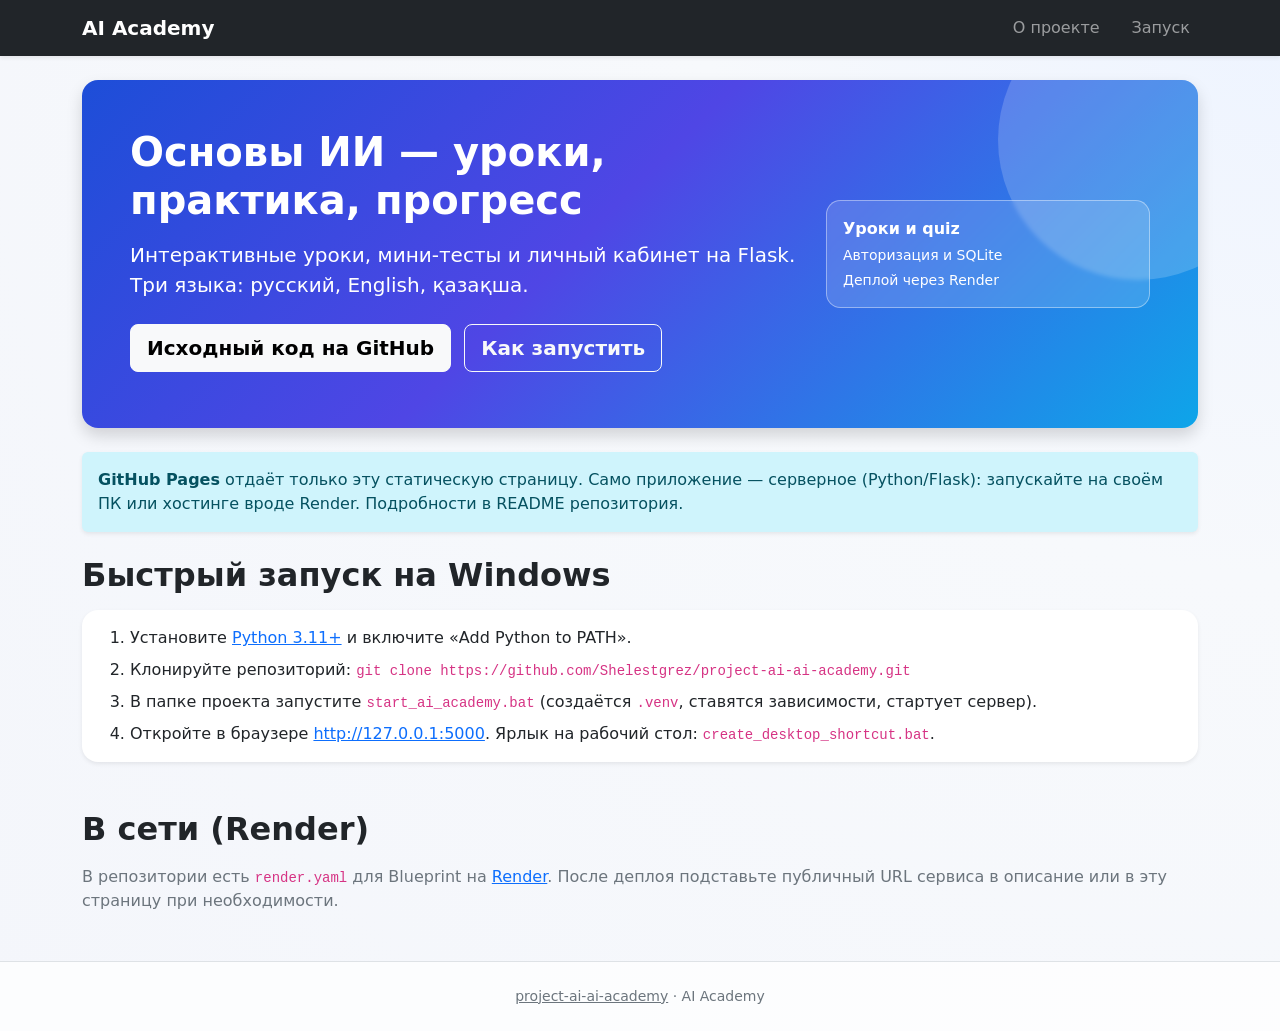
==== docs/index.html @ 9ab15681 "Add GitHub Pages landing in docs and deploy workflow Co-authored-by: Cursor <cursoragent@cursor.com>" ====
<!DOCTYPE html>
<html lang="ru">
<head>
    <meta charset="UTF-8">
    <meta name="viewport" content="width=device-width, initial-scale=1.0">
    <title>AI Academy — учебное веб-приложение</title>
    <meta name="description" content="AI Academy: короткие уроки по ИИ, тесты и личный кабинет. Исходный код и запуск локально или на Render.">
    <link href="https://cdn.jsdelivr.net/npm/bootstrap@5.3.3/dist/css/bootstrap.min.css" rel="stylesheet">
    <style>
        body {
            font-family: "Segoe UI", system-ui, sans-serif;
            background: radial-gradient(circle at top right, #eef4ff 0%, #f7f9fc 35%, #f4f6fb 100%);
            min-height: 100vh;
        }
        .hero-modern {
            background: linear-gradient(135deg, #1d4ed8 0%, #4f46e5 45%, #0ea5e9 100%);
            position: relative;
            overflow: hidden;
        }
        .hero-modern::after {
            content: "";
            position: absolute;
            width: 280px;
            height: 280px;
            right: -80px;
            top: -80px;
            border-radius: 50%;
            background: rgba(255, 255, 255, 0.18);
        }
        .hero-badge {
            background: rgba(255, 255, 255, 0.14);
            border: 1px solid rgba(255, 255, 255, 0.4);
            border-radius: 0.9rem;
            backdrop-filter: blur(2px);
        }
        .card { border-radius: 1rem; }
    </style>
</head>
<body class="bg-body-tertiary">
    <nav class="navbar navbar-expand-lg bg-dark navbar-dark shadow-sm">
        <div class="container">
            <span class="navbar-brand fw-bold">AI Academy</span>
            <div class="navbar-nav ms-auto flex-row gap-2 gap-lg-3">
                <a class="nav-link" href="#about">О проекте</a>
                <a class="nav-link" href="#run">Запуск</a>
            </div>
        </div>
    </nav>

    <main class="container py-4">
        <section class="hero-modern p-5 rounded-4 text-white mb-4 shadow position-relative">
            <div class="row align-items-center position-relative" style="z-index:1">
                <div class="col-lg-8">
                    <h1 class="display-6 fw-bold mb-3">Основы ИИ — уроки, практика, прогресс</h1>
                    <p class="lead mb-4 opacity-90">Интерактивные уроки, мини-тесты и личный кабинет на Flask. Три языка: русский, English, қазақша.</p>
                    <a class="btn btn-light btn-lg fw-semibold me-2 mb-2" href="https://github.com/Shelestgrez/project-ai-ai-academy">Исходный код на GitHub</a>
                    <a class="btn btn-outline-light btn-lg fw-semibold mb-2" href="#run">Как запустить</a>
                </div>
                <div class="col-lg-4 mt-4 mt-lg-0">
                    <div class="hero-badge p-3 text-white">
                        <p class="mb-1 fw-semibold">Уроки и quiz</p>
                        <p class="mb-1 small opacity-90">Авторизация и SQLite</p>
                        <p class="mb-0 small opacity-90">Деплой через Render</p>
                    </div>
                </div>
            </div>
        </section>

        <div id="about" class="alert alert-info border-0 shadow-sm mb-4" role="status">
            <strong>GitHub Pages</strong> отдаёт только эту статическую страницу. Само приложение — серверное (Python/Flask): запускайте на своём ПК или хостинге вроде Render. Подробности в README репозитория.
        </div>

        <section id="run" class="mb-5">
            <h2 class="fw-bold mb-3">Быстрый запуск на Windows</h2>
            <div class="card border-0 shadow-sm">
                <div class="card-body">
                    <ol class="mb-0">
                        <li class="mb-2">Установите <a href="https://www.python.org/downloads/" rel="noopener">Python 3.11+</a> и включите «Add Python to PATH».</li>
                        <li class="mb-2">Клонируйте репозиторий: <code>git clone https://github.com/Shelestgrez/project-ai-ai-academy.git</code></li>
                        <li class="mb-2">В папке проекта запустите <code>start_ai_academy.bat</code> (создаётся <code>.venv</code>, ставятся зависимости, стартует сервер).</li>
                        <li>Откройте в браузере <a href="http://127.0.0.1:5000">http://127.0.0.1:5000</a>. Ярлык на рабочий стол: <code>create_desktop_shortcut.bat</code>.</li>
                    </ol>
                </div>
            </div>
        </section>

        <section class="mb-4">
            <h2 class="fw-bold mb-3">В сети (Render)</h2>
            <p class="text-secondary">В репозитории есть <code>render.yaml</code> для Blueprint на <a href="https://render.com" rel="noopener">Render</a>. После деплоя подставьте публичный URL сервиса в описание или в эту страницу при необходимости.</p>
        </section>
    </main>

    <footer class="border-top py-4 mt-auto bg-white bg-opacity-75">
        <div class="container text-center text-secondary small">
            <a href="https://github.com/Shelestgrez/project-ai-ai-academy" class="link-secondary">project-ai-ai-academy</a> · AI Academy
        </div>
    </footer>
    <script src="https://cdn.jsdelivr.net/npm/bootstrap@5.3.3/dist/js/bootstrap.bundle.min.js"></script>
</body>
</html>
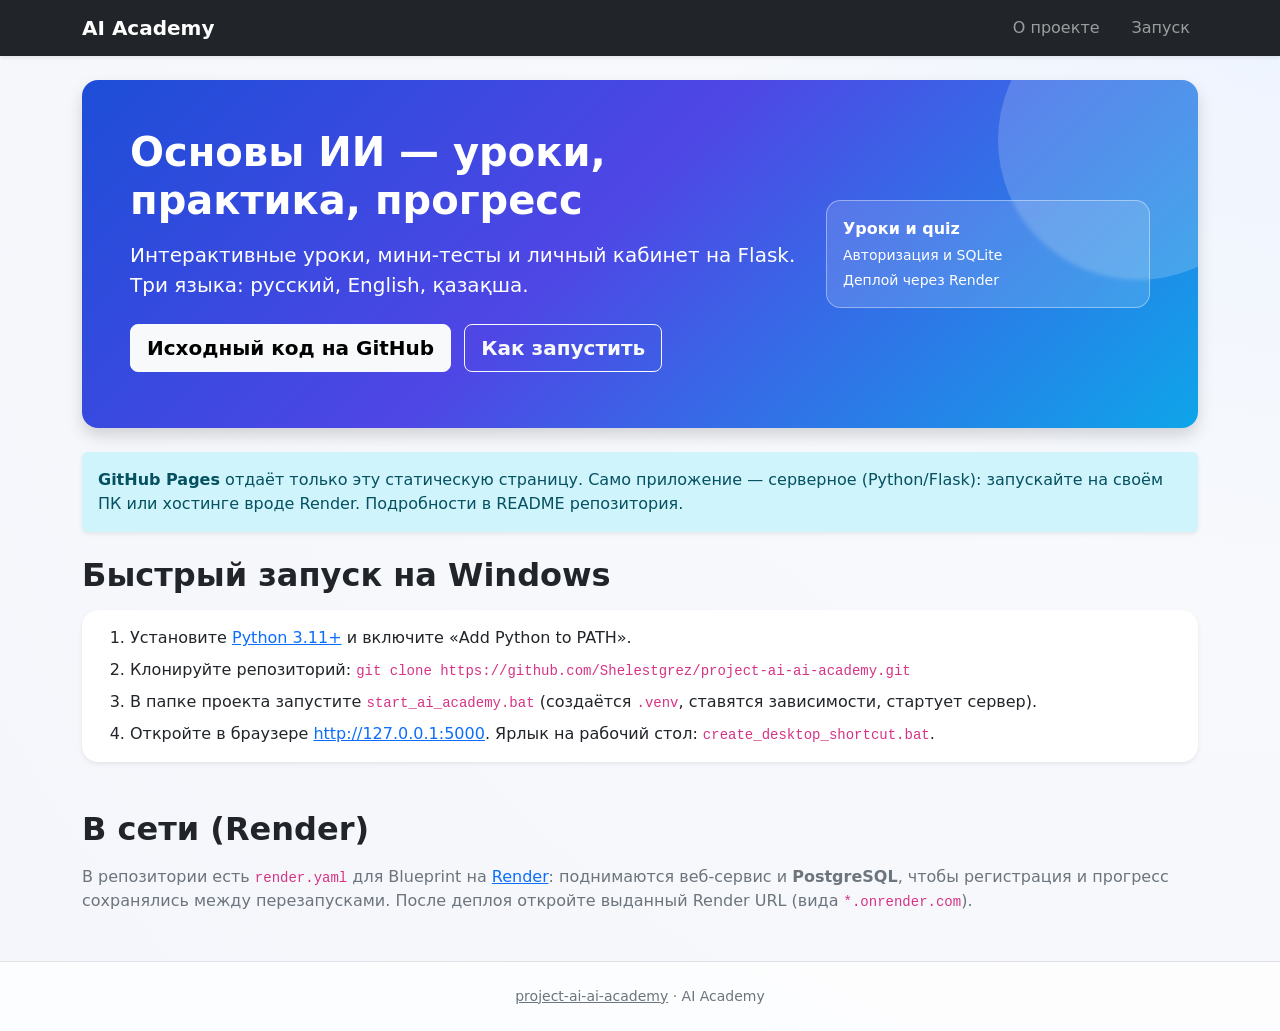
==== commit ec7eb613: "Render: PostgreSQL via DATABASE_URL, secure session cookies, blueprint DB Co-authored-by: Cursor <cu" ====
--- a/docs/index.html
+++ b/docs/index.html
@@ -86,7 +86,7 @@
 
         <section class="mb-4">
             <h2 class="fw-bold mb-3">В сети (Render)</h2>
-            <p class="text-secondary">В репозитории есть <code>render.yaml</code> для Blueprint на <a href="https://render.com" rel="noopener">Render</a>. После деплоя подставьте публичный URL сервиса в описание или в эту страницу при необходимости.</p>
+            <p class="text-secondary">В репозитории есть <code>render.yaml</code> для Blueprint на <a href="https://render.com" rel="noopener">Render</a>: поднимаются веб-сервис и <strong>PostgreSQL</strong>, чтобы регистрация и прогресс сохранялись между перезапусками. После деплоя откройте выданный Render URL (вида <code>*.onrender.com</code>).</p>
         </section>
     </main>
 
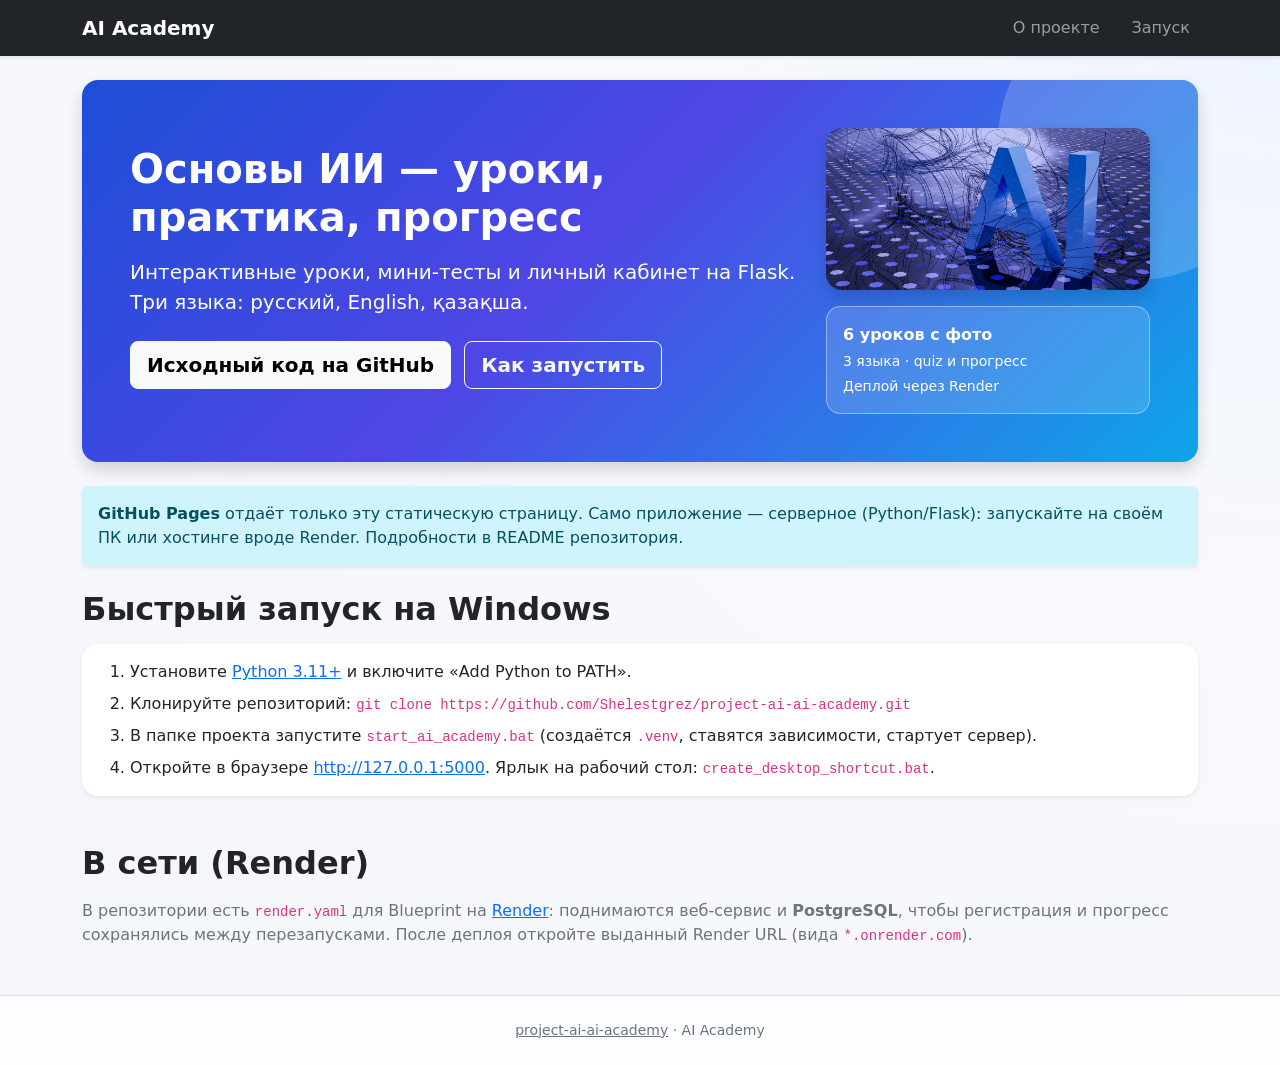
==== commit 47af3f33: "Add lesson photos, expand content, and new LLM lesson. Cover images replace SVG placeholders; sectio" ====
--- a/docs/index.html
+++ b/docs/index.html
@@ -56,10 +56,11 @@
                     <a class="btn btn-light btn-lg fw-semibold me-2 mb-2" href="https://github.com/Shelestgrez/project-ai-ai-academy">Исходный код на GitHub</a>
                     <a class="btn btn-outline-light btn-lg fw-semibold mb-2" href="#run">Как запустить</a>
                 </div>
-                <div class="col-lg-4 mt-4 mt-lg-0">
-                    <div class="hero-badge p-3 text-white">
-                        <p class="mb-1 fw-semibold">Уроки и quiz</p>
-                        <p class="mb-1 small opacity-90">Авторизация и SQLite</p>
+                <div class="col-lg-4 mt-4 mt-lg-0 text-center">
+                    <img src="images/hero-academy.jpg" class="img-fluid rounded-4 shadow mb-3" alt="AI Academy" style="max-height:220px;object-fit:cover;width:100%">
+                    <div class="hero-badge p-3 text-white text-start">
+                        <p class="mb-1 fw-semibold">6 уроков с фото</p>
+                        <p class="mb-1 small opacity-90">3 языка · quiz и прогресс</p>
                         <p class="mb-0 small opacity-90">Деплой через Render</p>
                     </div>
                 </div>
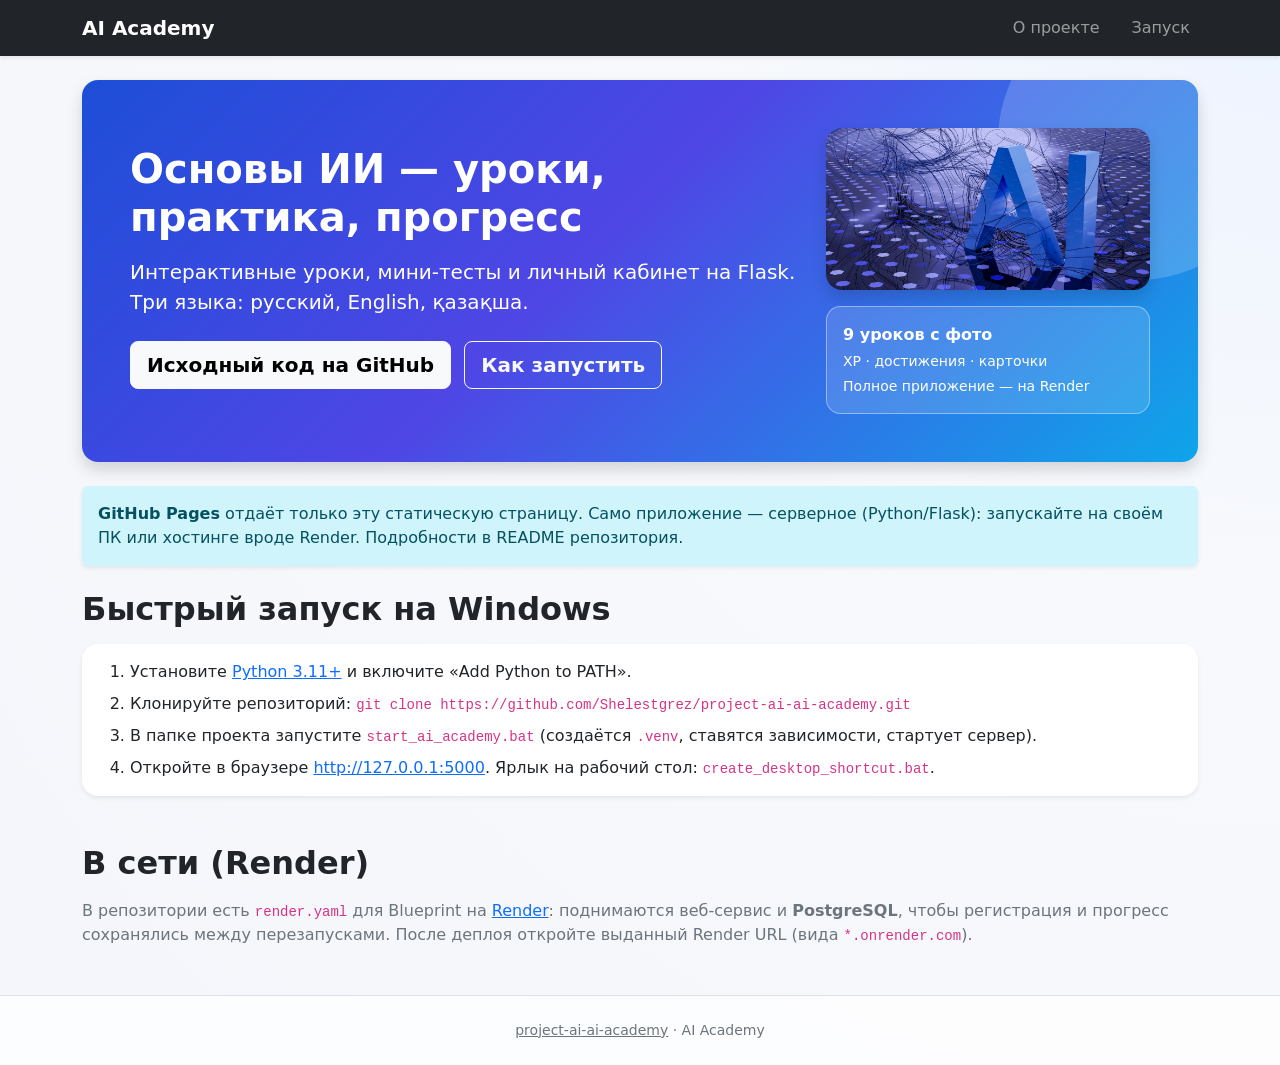
==== commit 79fb00b4: "Update GitHub Pages landing with current features notice. Co-authored-by: Cursor <cursoragent@cursor" ====
--- a/docs/index.html
+++ b/docs/index.html
@@ -59,9 +59,9 @@
                 <div class="col-lg-4 mt-4 mt-lg-0 text-center">
                     <img src="images/hero-academy.jpg" class="img-fluid rounded-4 shadow mb-3" alt="AI Academy" style="max-height:220px;object-fit:cover;width:100%">
                     <div class="hero-badge p-3 text-white text-start">
-                        <p class="mb-1 fw-semibold">6 уроков с фото</p>
-                        <p class="mb-1 small opacity-90">3 языка · quiz и прогресс</p>
-                        <p class="mb-0 small opacity-90">Деплой через Render</p>
+                        <p class="mb-1 fw-semibold">9 уроков с фото</p>
+                        <p class="mb-1 small opacity-90">XP · достижения · карточки</p>
+                        <p class="mb-0 small opacity-90">Полное приложение — на Render</p>
                     </div>
                 </div>
             </div>
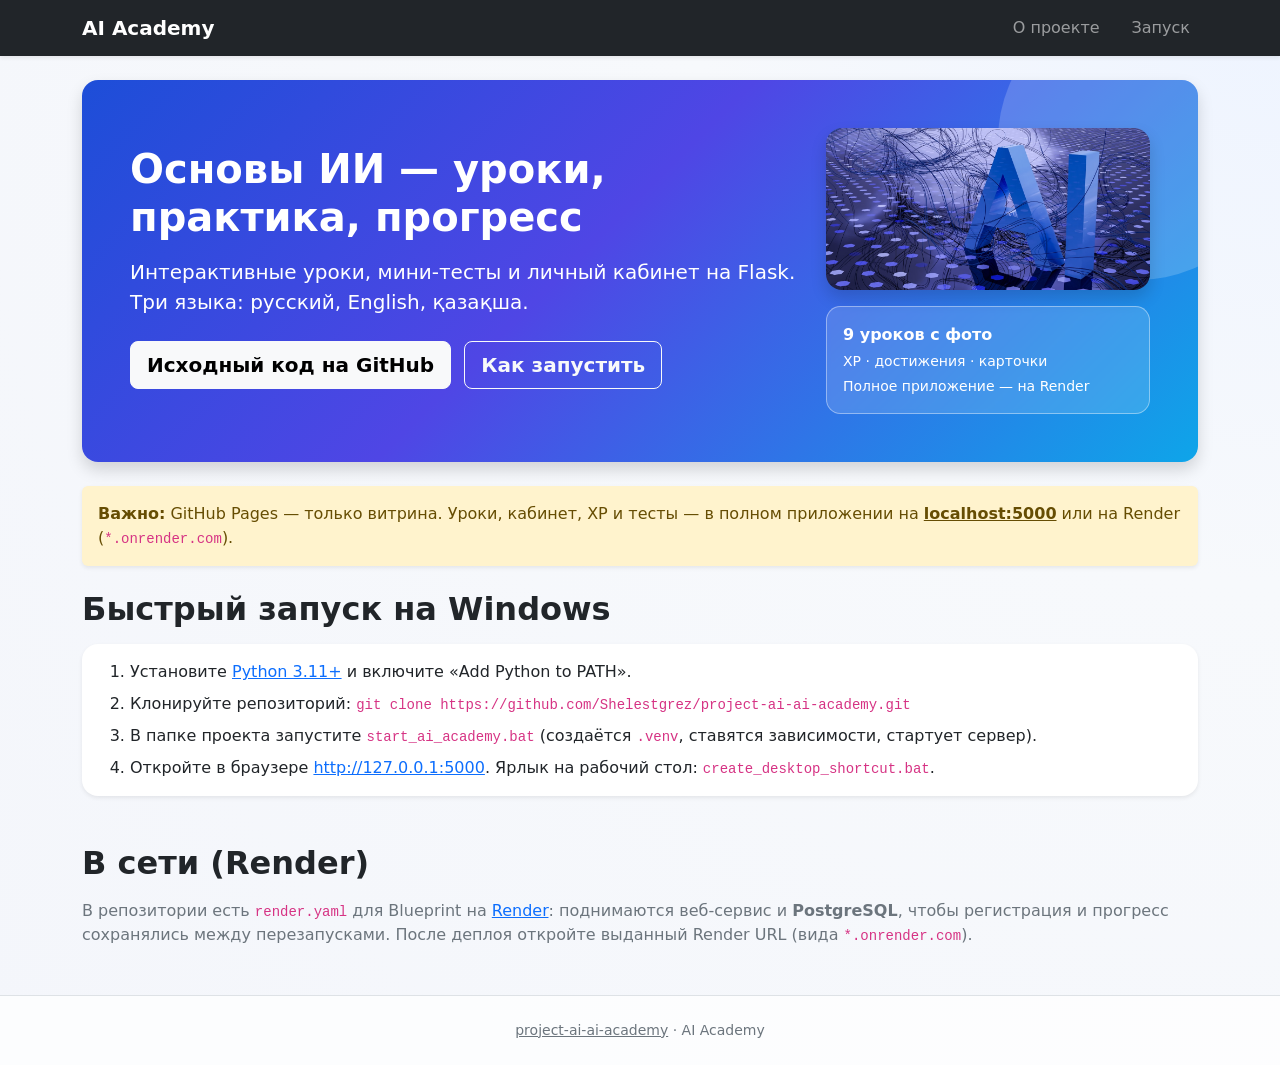
==== commit d628763c: "Clarify on Pages that full app runs on Render or locally. Co-authored-by: Cursor <cursoragent@cursor" ====
--- a/docs/index.html
+++ b/docs/index.html
@@ -67,8 +67,8 @@
             </div>
         </section>
 
-        <div id="about" class="alert alert-info border-0 shadow-sm mb-4" role="status">
-            <strong>GitHub Pages</strong> отдаёт только эту статическую страницу. Само приложение — серверное (Python/Flask): запускайте на своём ПК или хостинге вроде Render. Подробности в README репозитория.
+        <div id="about" class="alert alert-warning border-0 shadow-sm mb-4" role="status">
+            <strong>Важно:</strong> GitHub Pages — только витрина. Уроки, кабинет, XP и тесты — в полном приложении на <a href="http://127.0.0.1:5000" class="alert-link">localhost:5000</a> или на Render (<code>*.onrender.com</code>).
         </div>
 
         <section id="run" class="mb-5">
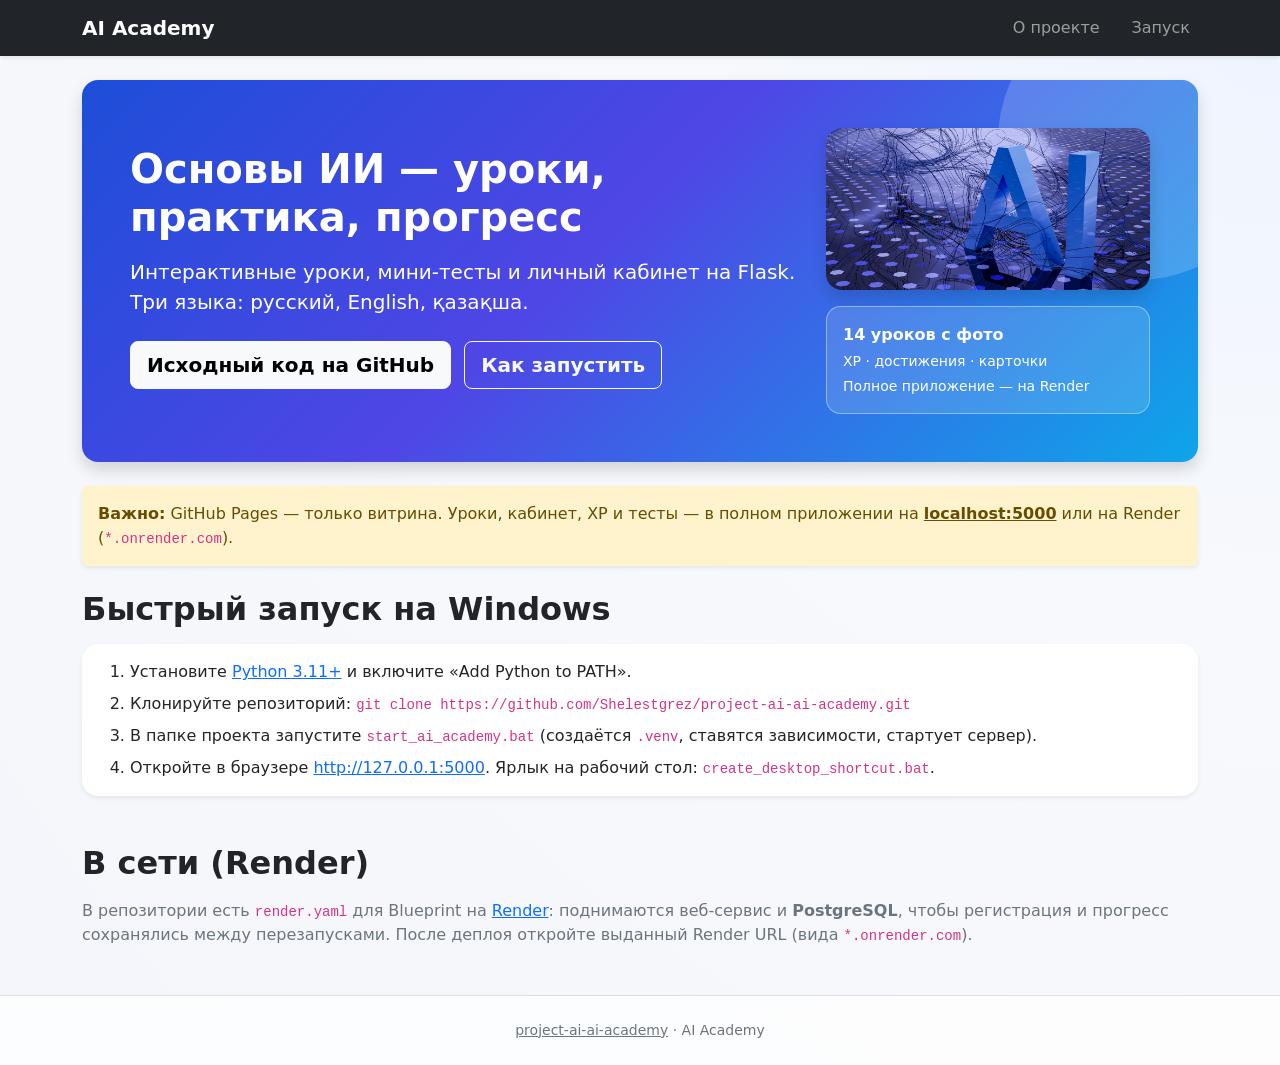
==== commit fec9c3cb: "Add five full lessons: career, agents, MLOps, RL, and statistics. Expand the catalog from 9 to 14 le" ====
--- a/docs/index.html
+++ b/docs/index.html
@@ -59,7 +59,7 @@
                 <div class="col-lg-4 mt-4 mt-lg-0 text-center">
                     <img src="images/hero-academy.jpg" class="img-fluid rounded-4 shadow mb-3" alt="AI Academy" style="max-height:220px;object-fit:cover;width:100%">
                     <div class="hero-badge p-3 text-white text-start">
-                        <p class="mb-1 fw-semibold">9 уроков с фото</p>
+                        <p class="mb-1 fw-semibold">14 уроков с фото</p>
                         <p class="mb-1 small opacity-90">XP · достижения · карточки</p>
                         <p class="mb-0 small opacity-90">Полное приложение — на Render</p>
                     </div>
